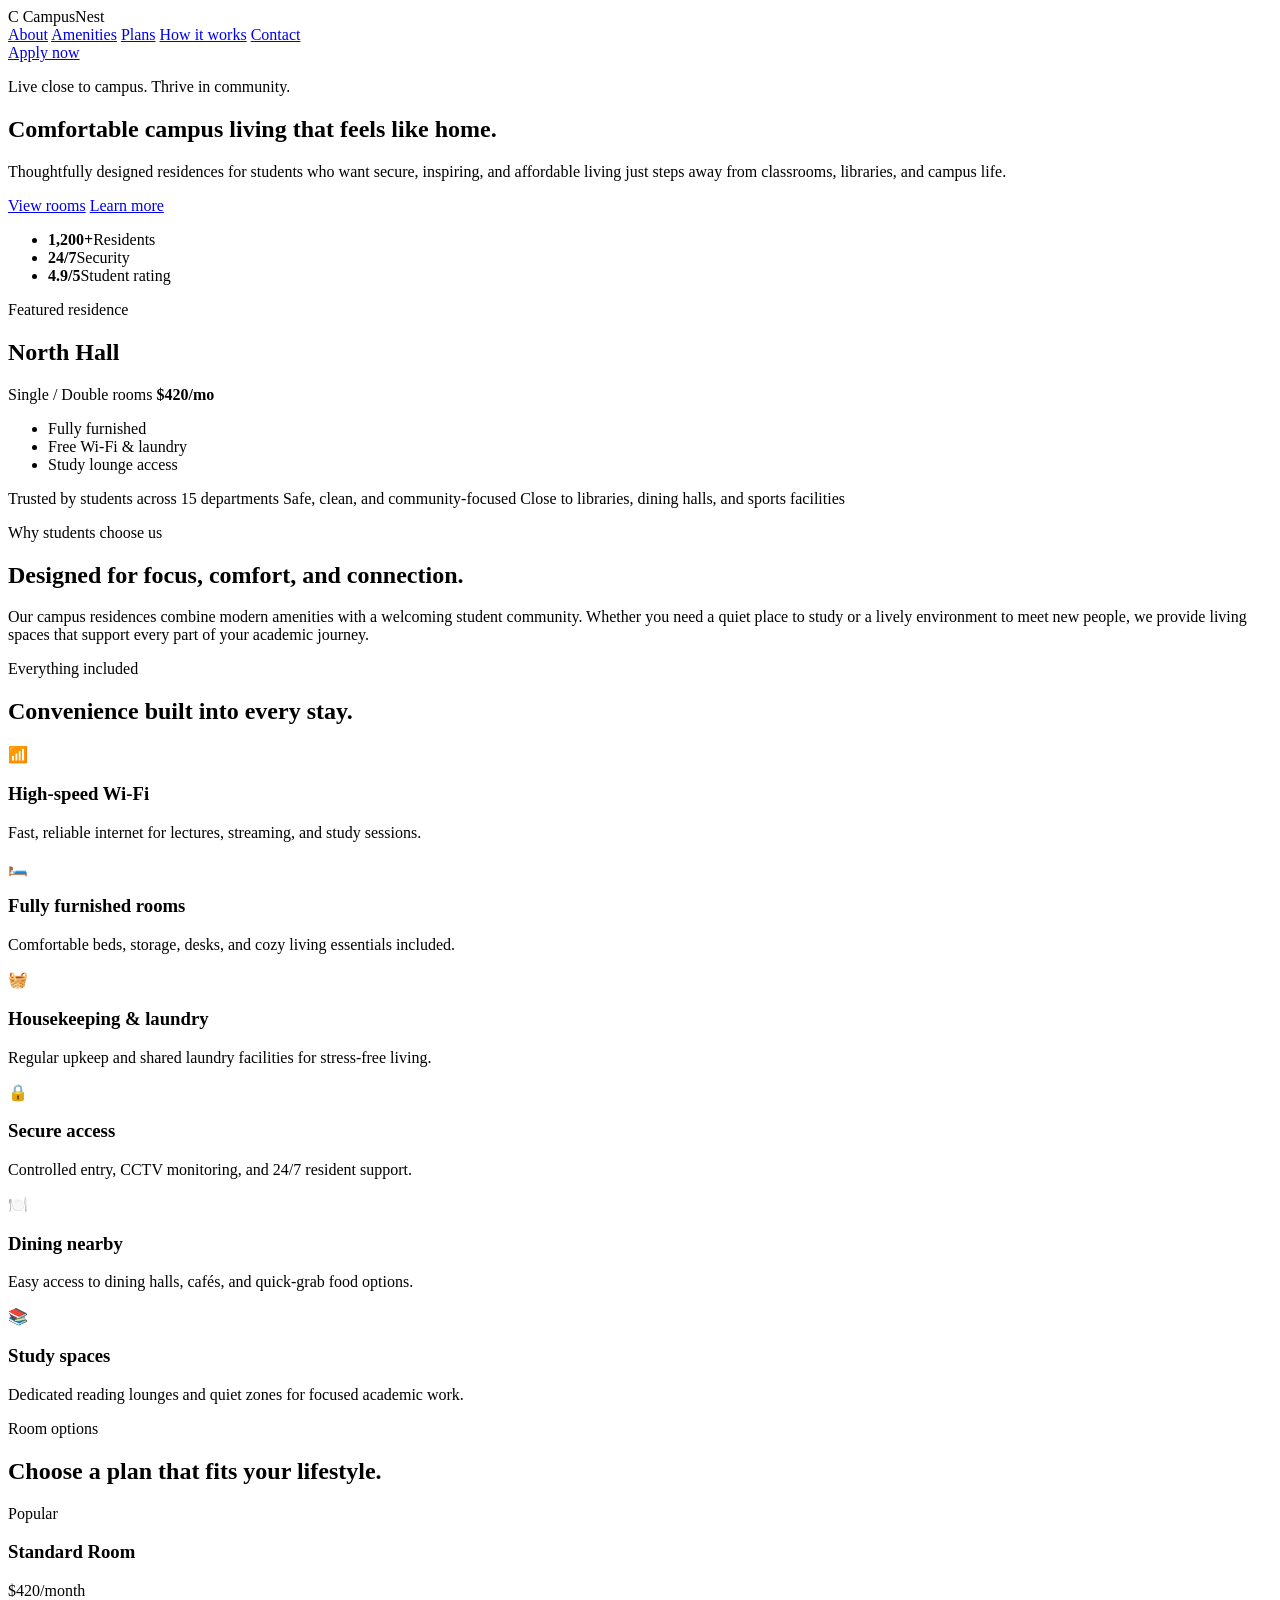
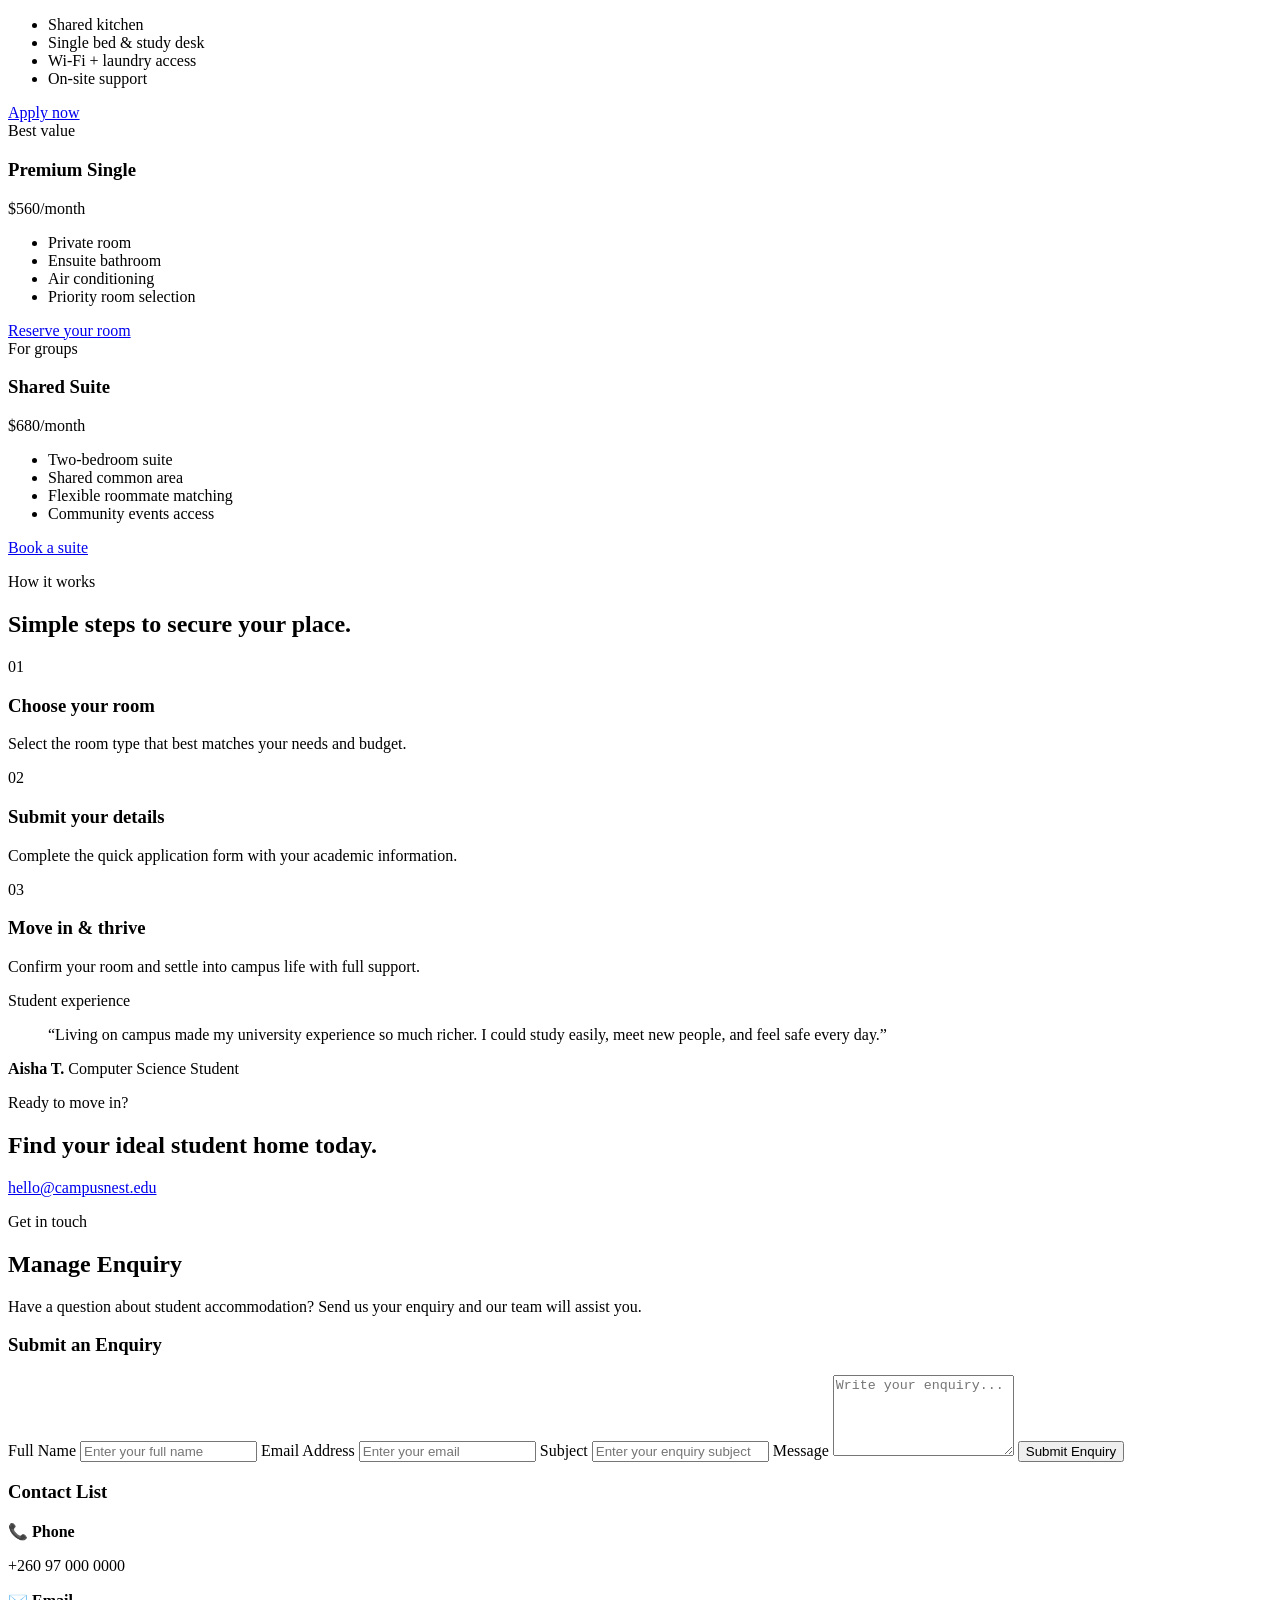
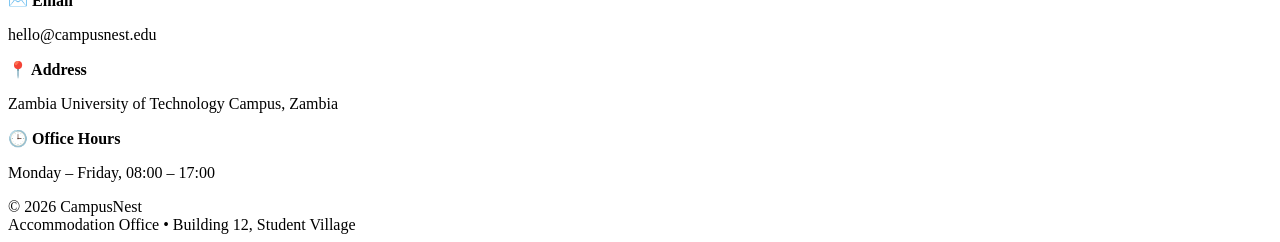
==== CampusNest Landing Page.HTML @ 5bc54378 "Add contact enquiry section" ====
<!DOCTYPE html>
<html lang="en">
  <head>
    <meta charset="UTF-8" />
    <meta name="viewport" content="width=device-width, initial-scale=1.0" />
    <title>CampusNest | On-Campus Living</title>
    <meta
      name="description"
      content="Discover comfortable, secure, and vibrant on-campus accommodation designed for students and young professionals."
    />
    <link rel="preconnect" href="https://fonts.googleapis.com" />
    <link rel="preconnect" href="https://fonts.gstatic.com" crossorigin />
    <link
      href="https://fonts.googleapis.com/css2?family=Inter:wght@400;500;600;700;800&display=swap"
      rel="stylesheet"
    />
    <link rel="stylesheet" href="styles.css" />
  </head>
  <body>
    <header class="site-header">
      <div class="container nav">
        <div class="brand">
          <span class="brand-mark">C</span>
          <span>CampusNest</span>
        </div>
        <nav class="nav-links">
          <a href="#about">About</a>
          <a href="#amenities">Amenities</a>
          <a href="#plans">Plans</a>
          <a href="#process">How it works</a>
          <a href="#contact">Contact</a>
        </nav>
        <a class="button button-small" href="#contact">Apply now</a>
      </div>
    </header>

    <main>
      <section class="hero">
        <div class="container hero-grid">
          <div class="hero-copy">
            <p class="eyebrow">Live close to campus. Thrive in community.</p>
            <h1>Comfortable campus living that feels like home.</h1>
            <p class="lead">
              Thoughtfully designed residences for students who want secure, inspiring,
              and affordable living just steps away from classrooms, libraries, and campus life.
            </p>
            <div class="hero-actions">
              <a class="button" href="#plans">View rooms</a>
              <a class="button button-secondary" href="#about">Learn more</a>
            </div>
            <ul class="stats" aria-label="Accommodation highlights">
              <li><strong>1,200+</strong><span>Residents</span></li>
              <li><strong>24/7</strong><span>Security</span></li>
              <li><strong>4.9/5</strong><span>Student rating</span></li>
            </ul>
          </div>

          <div class="hero-card" aria-label="Residence showcase">
            <div class="card-image"></div>
            <div class="card-content">
              <div class="card-tag">Featured residence</div>
              <h2>North Hall</h2>
              <div class="meta-row">
                <span>Single / Double rooms</span>
                <strong>$420/mo</strong>
              </div>
              <ul>
                <li>Fully furnished</li>
                <li>Free Wi‑Fi & laundry</li>
                <li>Study lounge access</li>
              </ul>
            </div>
          </div>
        </div>
      </section>

      <section class="trust-strip">
        <div class="container trust-grid">
          <span>Trusted by students across 15 departments</span>
          <span>Safe, clean, and community-focused</span>
          <span>Close to libraries, dining halls, and sports facilities</span>
        </div>
      </section>

      <section id="about" class="section">
        <div class="container section-grid">
          <div>
            <p class="eyebrow alt">Why students choose us</p>
            <h2>Designed for focus, comfort, and connection.</h2>
          </div>
          <div>
            <p>
              Our campus residences combine modern amenities with a welcoming student community.
              Whether you need a quiet place to study or a lively environment to meet new people,
              we provide living spaces that support every part of your academic journey.
            </p>
          </div>
        </div>
      </section>

      <section id="amenities" class="section muted">
        <div class="container">
          <div class="section-heading">
            <p class="eyebrow">Everything included</p>
            <h2>Convenience built into every stay.</h2>
          </div>

          <div class="amenities-grid">
            <article class="feature-card">
              <div class="icon">📶</div>
              <h3>High-speed Wi‑Fi</h3>
              <p>Fast, reliable internet for lectures, streaming, and study sessions.</p>
            </article>
            <article class="feature-card">
              <div class="icon">🛏️</div>
              <h3>Fully furnished rooms</h3>
              <p>Comfortable beds, storage, desks, and cozy living essentials included.</p>
            </article>
            <article class="feature-card">
              <div class="icon">🧺</div>
              <h3>Housekeeping & laundry</h3>
              <p>Regular upkeep and shared laundry facilities for stress-free living.</p>
            </article>
            <article class="feature-card">
              <div class="icon">🔒</div>
              <h3>Secure access</h3>
              <p>Controlled entry, CCTV monitoring, and 24/7 resident support.</p>
            </article>
            <article class="feature-card">
              <div class="icon">🍽️</div>
              <h3>Dining nearby</h3>
              <p>Easy access to dining halls, cafés, and quick-grab food options.</p>
            </article>
            <article class="feature-card">
              <div class="icon">📚</div>
              <h3>Study spaces</h3>
              <p>Dedicated reading lounges and quiet zones for focused academic work.</p>
            </article>
          </div>
        </div>
      </section>

      <section id="plans" class="section">
        <div class="container">
          <div class="section-heading center">
            <p class="eyebrow">Room options</p>
            <h2>Choose a plan that fits your lifestyle.</h2>
          </div>

          <div class="plans-grid">
            <article class="plan-card">
              <span class="badge">Popular</span>
              <h3>Standard Room</h3>
              <div class="price">$420<span>/month</span></div>
              <ul>
                <li>Shared kitchen</li>
                <li>Single bed & study desk</li>
                <li>Wi‑Fi + laundry access</li>
                <li>On-site support</li>
              </ul>
              <a class="button button-secondary full-width" href="#contact">Apply now</a>
            </article>

            <article class="plan-card featured-plan">
              <span class="badge">Best value</span>
              <h3>Premium Single</h3>
              <div class="price">$560<span>/month</span></div>
              <ul>
                <li>Private room</li>
                <li>Ensuite bathroom</li>
                <li>Air conditioning</li>
                <li>Priority room selection</li>
              </ul>
              <a class="button full-width" href="#contact">Reserve your room</a>
            </article>

            <article class="plan-card">
              <span class="badge">For groups</span>
              <h3>Shared Suite</h3>
              <div class="price">$680<span>/month</span></div>
              <ul>
                <li>Two-bedroom suite</li>
                <li>Shared common area</li>
                <li>Flexible roommate matching</li>
                <li>Community events access</li>
              </ul>
              <a class="button button-secondary full-width" href="#contact">Book a suite</a>
            </article>
          </div>
        </div>
      </section>

      <section id="process" class="section muted">
        <div class="container">
          <div class="section-heading center">
            <p class="eyebrow">How it works</p>
            <h2>Simple steps to secure your place.</h2>
          </div>

          <div class="steps-grid">
            <div class="step-item">
              <span class="step-number">01</span>
              <h3>Choose your room</h3>
              <p>Select the room type that best matches your needs and budget.</p>
            </div>
            <div class="step-item">
              <span class="step-number">02</span>
              <h3>Submit your details</h3>
              <p>Complete the quick application form with your academic information.</p>
            </div>
            <div class="step-item">
              <span class="step-number">03</span>
              <h3>Move in & thrive</h3>
              <p>Confirm your room and settle into campus life with full support.</p>
            </div>
          </div>
        </div>
      </section>

      <section class="section testimonial-section">
        <div class="container testimonial-box">
          <p class="eyebrow alt">Student experience</p>
          <blockquote>
            “Living on campus made my university experience so much richer. I could study easily,
            meet new people, and feel safe every day.”
          </blockquote>
          <div class="author">
            <strong>Aisha T.</strong>
            <span>Computer Science Student</span>
          </div>
        </div>
      </section>

      <section id="contact" class="cta-section">
        <div class="container cta-box">
          <div>
            <p class="eyebrow alt">Ready to move in?</p>
            <h2>Find your ideal student home today.</h2>
          </div>
          <a class="button" href="mailto:hello@campusnest.edu">hello@campusnest.edu</a>
        </div>
      </section>

      <!-- SCH-17: Manage Enquiry & Contact List -->
<section id="enquiries" class="section">
  <div class="container">

    <div class="section-heading center">
      <p class="eyebrow">Get in touch</p>
      <h2>Manage Enquiry</h2>
      <p>
        Have a question about student accommodation? Send us your enquiry
        and our team will assist you.
      </p>
    </div>

    <div class="contact-grid">

      <!-- Manage Enquiry -->
      <div class="contact-card">
        <h3>Submit an Enquiry</h3>

        <form>
          <label for="enquiry-name">Full Name</label>
          <input
            type="text"
            id="enquiry-name"
            name="name"
            placeholder="Enter your full name"
            required
          >

          <label for="enquiry-email">Email Address</label>
          <input
            type="email"
            id="enquiry-email"
            name="email"
            placeholder="Enter your email"
            required
          >

          <label for="enquiry-subject">Subject</label>
          <input
            type="text"
            id="enquiry-subject"
            name="subject"
            placeholder="Enter your enquiry subject"
            required
          >

          <label for="enquiry-message">Message</label>
          <textarea
            id="enquiry-message"
            name="message"
            rows="5"
            placeholder="Write your enquiry..."
            required
          ></textarea>

          <button type="submit" class="button">
            Submit Enquiry
          </button>
        </form>
      </div>

      <!-- Contact List -->
      <div class="contact-card">
        <h3>Contact List</h3>

        <div class="contact-item">
          <strong>📞 Phone</strong>
          <p>+260 97 000 0000</p>
        </div>

        <div class="contact-item">
          <strong>✉️ Email</strong>
          <p>hello@campusnest.edu</p>
        </div>

        <div class="contact-item">
          <strong>📍 Address</strong>
          <p>Zambia University of Technology Campus, Zambia</p>
        </div>

        <div class="contact-item">
          <strong>🕒 Office Hours</strong>
          <p>Monday – Friday, 08:00 – 17:00</p>
        </div>

      </div>

    </div>
  </div>
</section>
<!-- End SCH-17 -->
    </main>

    <footer class="site-footer">
      <div class="container footer-row">
        <div>© 2026 CampusNest</div>
        <div>Accommodation Office • Building 12, Student Village</div>
      </div>
    </footer>

    <script src="script.js"></script>
  </body>
</html>
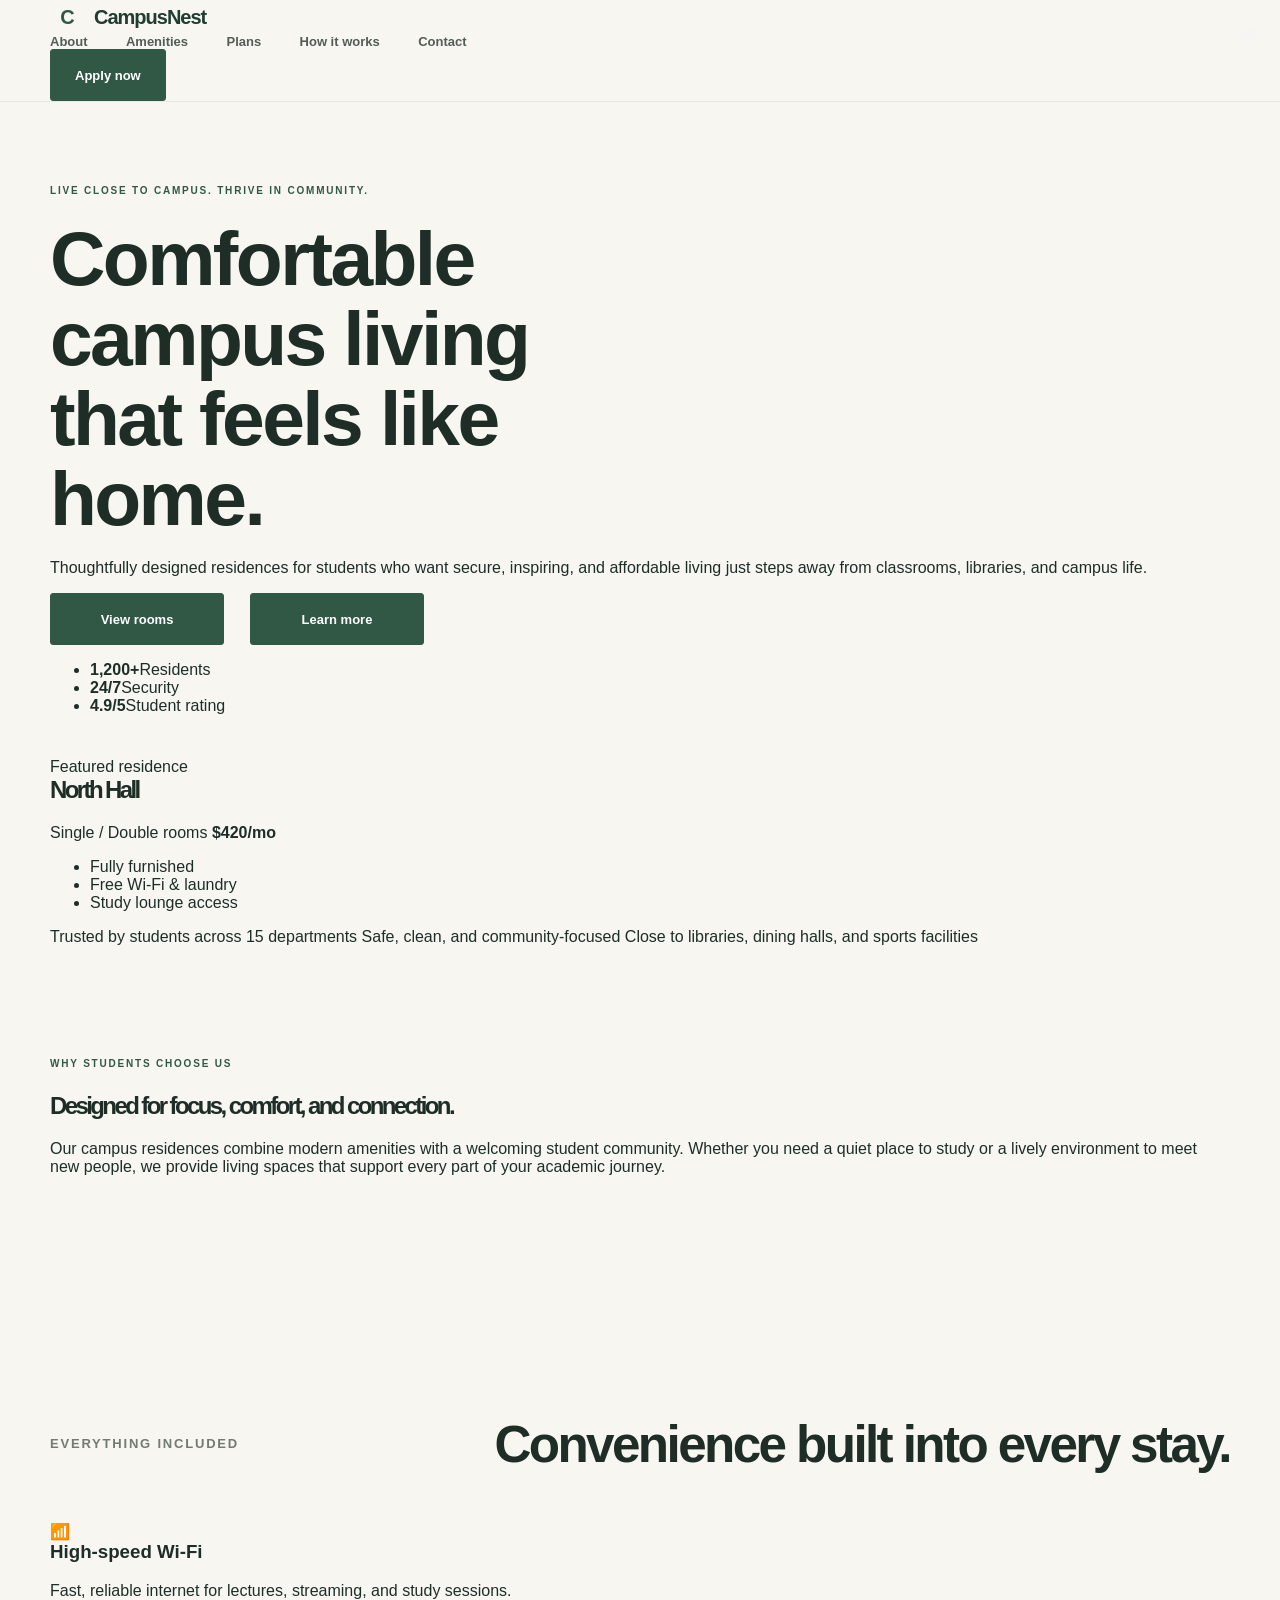
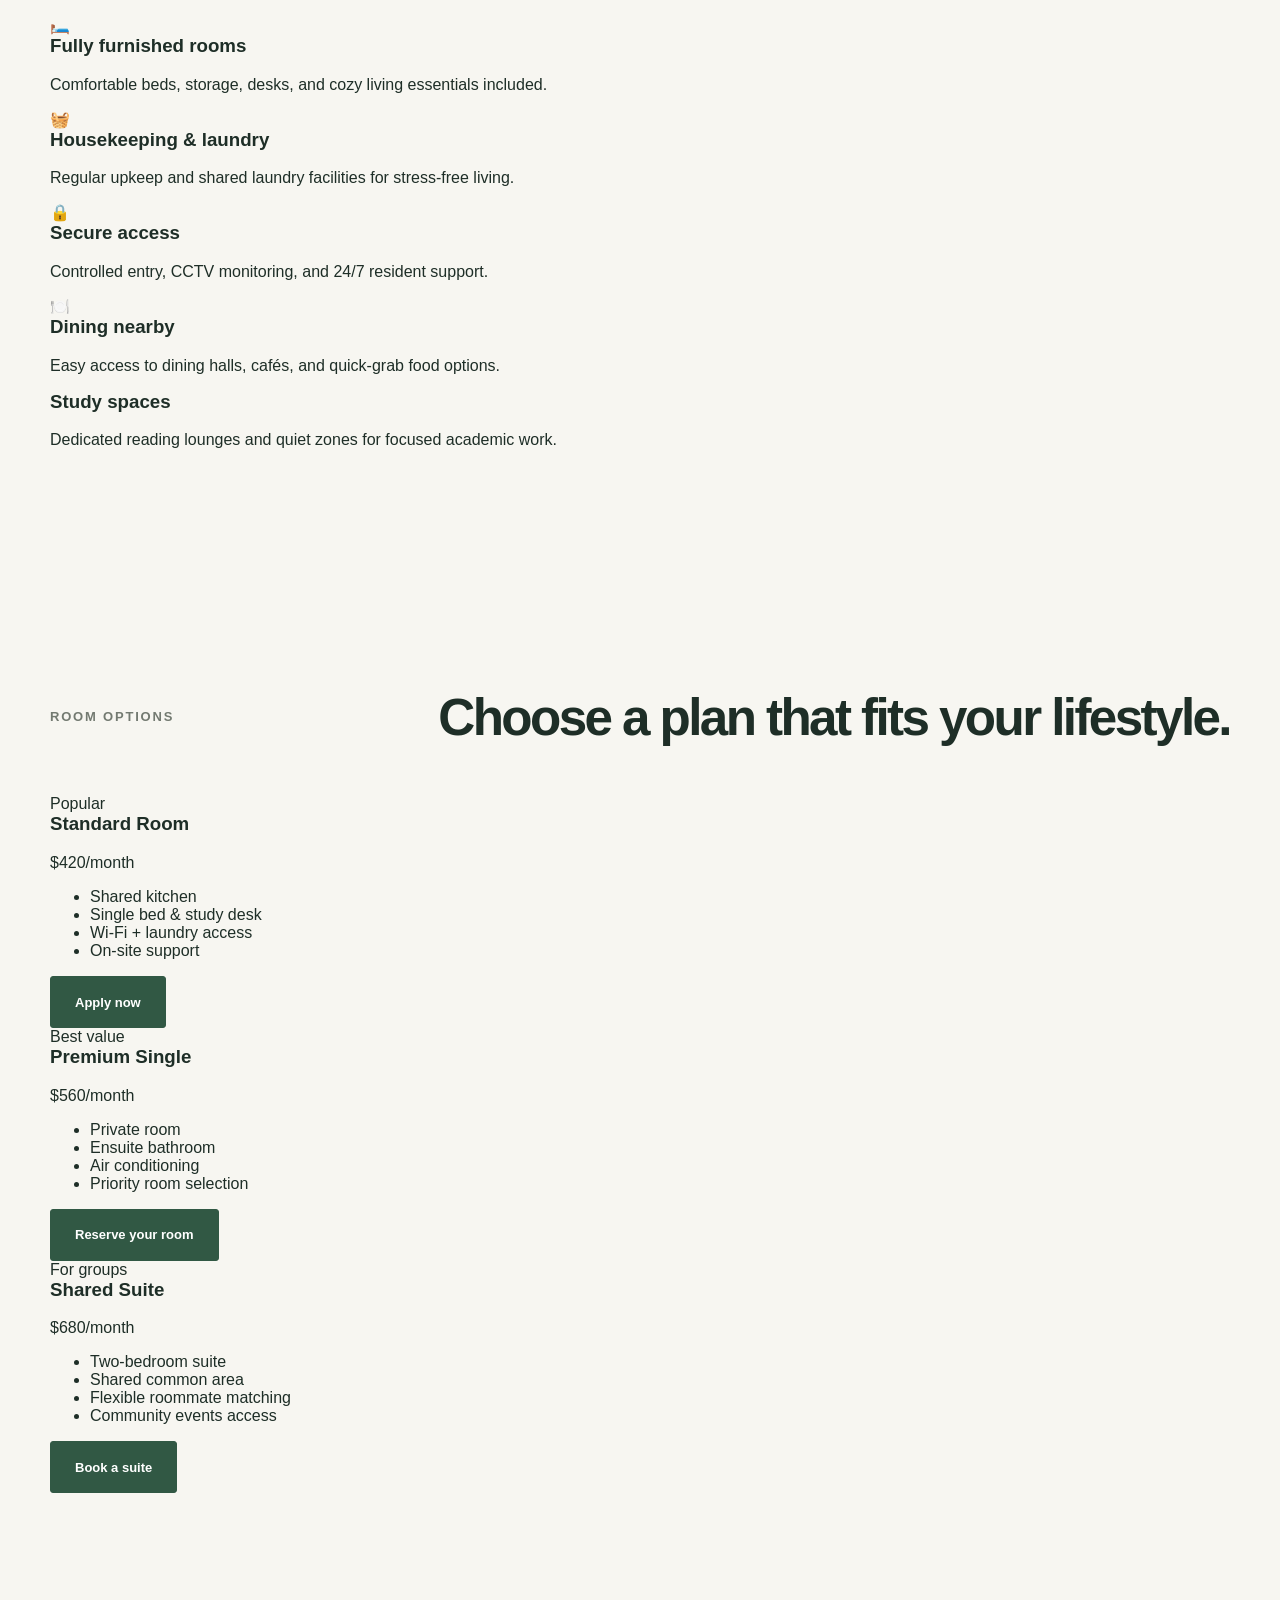
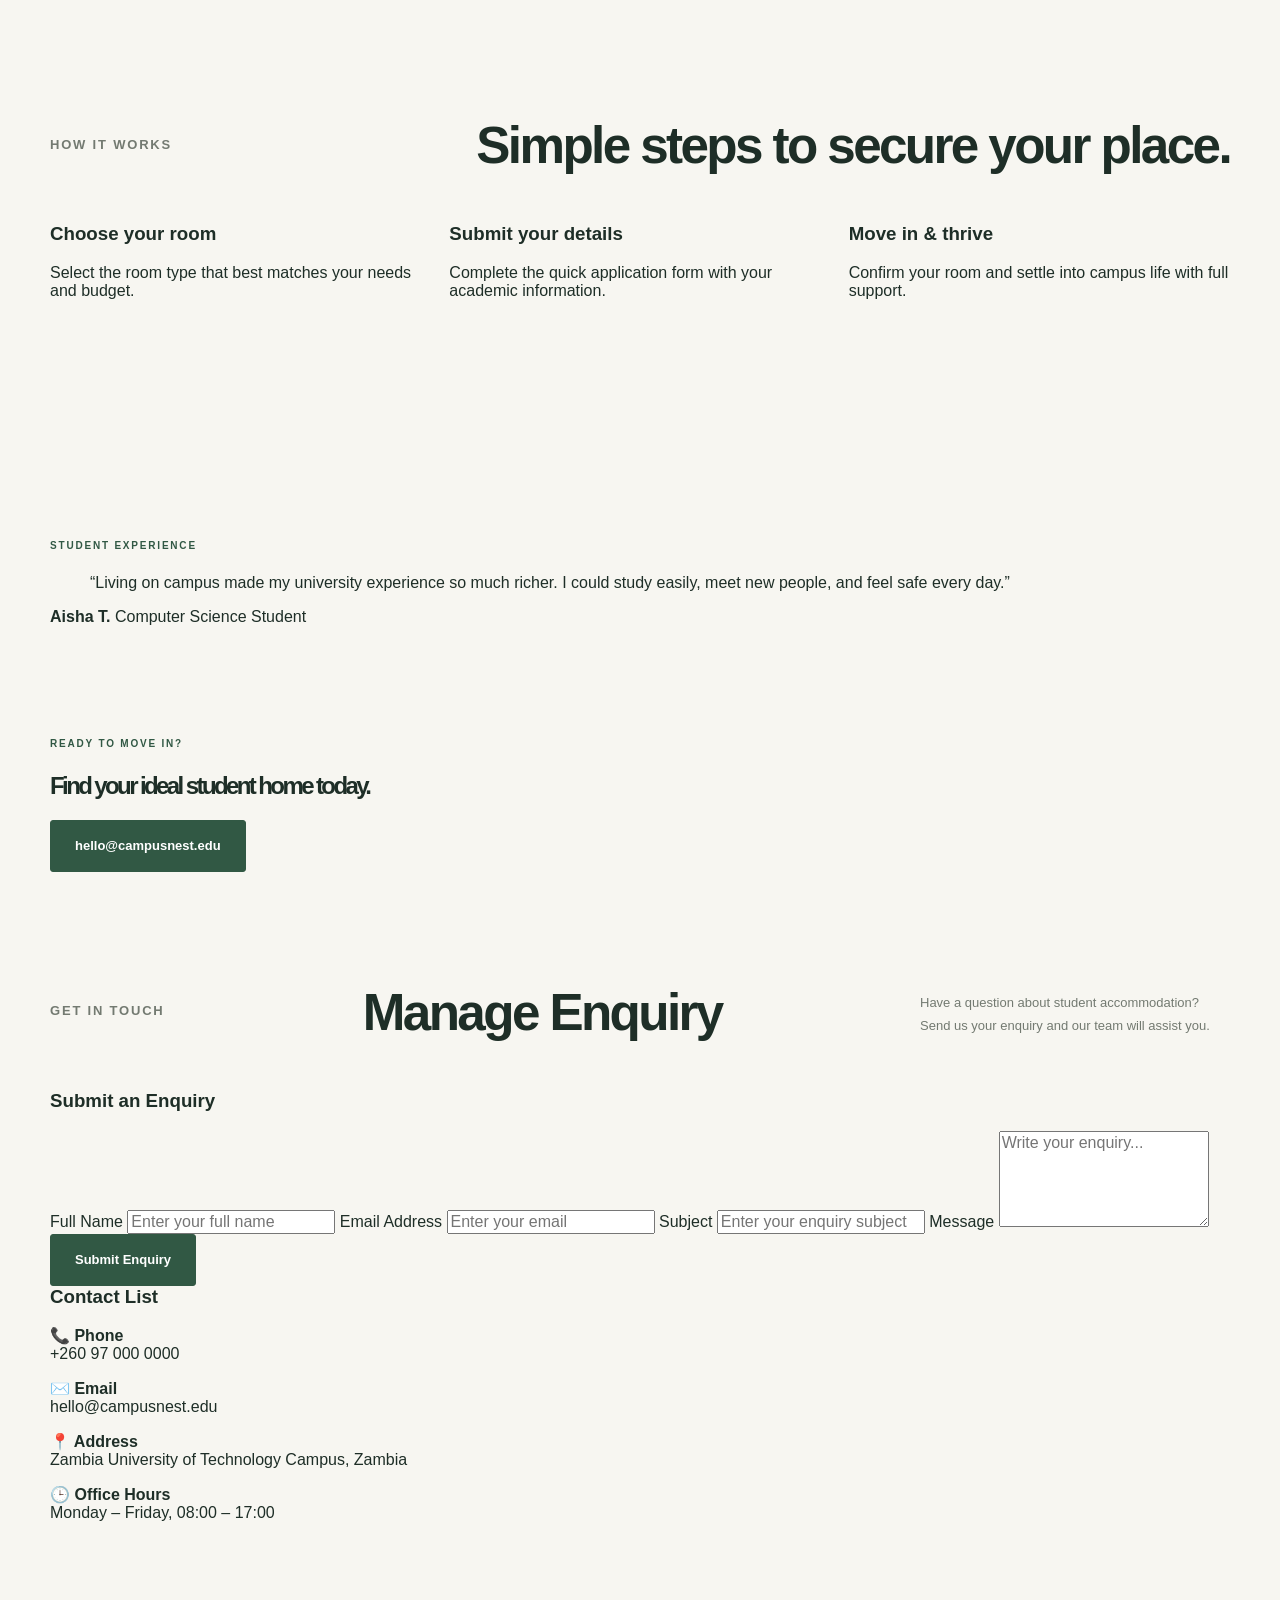
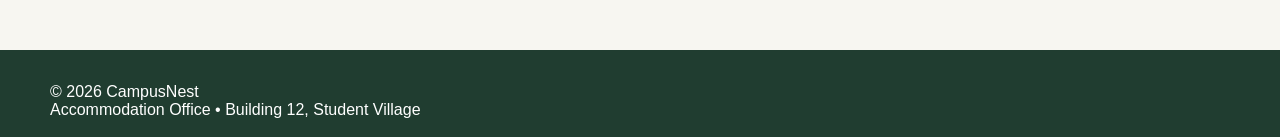
==== commit cb1023b3: "SCH-12design system" ====
--- a/CampusNest Landing Page.HTML
+++ b/CampusNest Landing Page.HTML
@@ -132,7 +132,7 @@
               <p>Easy access to dining halls, cafés, and quick-grab food options.</p>
             </article>
             <article class="feature-card">
-              <div class="icon">📚</div>
+              <div class="icon"></div>
               <h3>Study spaces</h3>
               <p>Dedicated reading lounges and quiet zones for focused academic work.</p>
             </article>
--- a/styles.css
+++ b/styles.css
@@ -0,0 +1,294 @@
+:root {
+  color-scheme: light;
+  --paper: #f7f6f1;
+  --white: #fffefa;
+  --ink: #1e2e27;
+  --muted: #737a71;
+  --green: #315844;
+  --green-dark: #203d30;
+  --green-soft: #e5ebe2;
+  --orange: #df835f;
+  --line: #dedfd7;
+  --serif: Georgia, "Times New Roman", serif;
+  --sans: "DM Sans", sans-serif;
+  --display: "Manrope", sans-serif;
+}
+
+* { box-sizing: border-box; }
+html { scroll-behavior: smooth; scroll-padding-top: 88px; }
+body { margin: 0; background: var(--paper); color: var(--ink); font-family: var(--sans); -webkit-font-smoothing: antialiased; }
+img { display: block; max-width: 100%; }
+a { color: inherit; text-decoration: none; }
+button, input, select, textarea { font: inherit; }
+button, a { -webkit-tap-highlight-color: transparent; }
+::selection { background: #d7e2d5; color: var(--green-dark); }
+
+.container { width: min(1180px, calc(100% - 64px)); margin-inline: auto; }
+.skip-link { position: fixed; z-index: 20; top: 12px; left: 12px; transform: translateY(-160%); padding: 12px 16px; background: var(--green-dark); color: white; border-radius: 4px; }
+.skip-link:focus { transform: translateY(0); }
+
+.site-header { position: sticky; z-index: 10; top: 0; background: rgb(247 246 241 / 92%); border-bottom: 1px solid rgb(30 46 39 / 7%); backdrop-filter: blur(14px); }
+.header-inner { min-height: 82px; display: flex; align-items: center; justify-content: space-between; gap: 34px; }
+.brand { display: inline-flex; align-items: center; gap: 10px; color: var(--green-dark); font-family: var(--display); font-size: 20px; font-weight: 800; letter-spacing: -1px; white-space: nowrap; }
+.brand-mark { display: grid; width: 34px; height: 34px; place-items: center; color: var(--green); }
+.brand-mark svg { width: 100%; stroke: currentColor; stroke-width: 1.7; stroke-linecap: round; stroke-linejoin: round; }
+.brand-light { color: #829186; font-weight: 500; }
+.nav-links { display: flex; align-items: center; gap: clamp(20px, 3vw, 42px); margin-left: auto; }
+.nav-links a { color: #535d55; font-size: 13px; font-weight: 600; transition: color .2s ease; }
+.nav-links a:hover, .nav-links a:focus-visible { color: var(--orange); }
+.button { min-height: 52px; display: inline-flex; align-items: center; justify-content: center; gap: 22px; padding: 0 24px; border: 1px solid var(--green); border-radius: 3px; background: var(--green); color: white; font-size: 13px; font-weight: 700; transition: background .2s ease, transform .2s ease, border-color .2s ease; }
+.button:hover { transform: translateY(-2px); background: var(--green-dark); border-color: var(--green-dark); }
+.button:focus-visible, .text-link:focus-visible, .room-link:focus-visible, .footer-top-link:focus-visible { outline: 3px solid var(--orange); outline-offset: 4px; }
+.button-nav { min-height: 42px; padding-inline: 17px; font-size: 12px; gap: 12px; }
+.menu-toggle { display: none; }
+
+.hero { padding: 68px 0 0; }
+.hero-layout { display: grid; grid-template-columns: .9fr 1.1fr; align-items: center; gap: clamp(40px, 7vw, 100px); }
+.hero-copy { padding: 15px 0 27px; }
+.eyebrow { display: flex; align-items: center; gap: 9px; margin: 0 0 23px; color: var(--green); font-size: 10px; font-weight: 700; letter-spacing: 1.8px; text-transform: uppercase; }
+.eyebrow-dot { width: 7px; height: 7px; border-radius: 50%; background: var(--orange); }
+h1, h2, h3, p { margin-top: 0; }
+h1, h2 { font-family: var(--display); letter-spacing: -2.6px; }
+.hero h1 { max-width: 530px; margin-bottom: 21px; font-size: clamp(48px, 6vw, 78px); line-height: 1.04; font-weight: 600; }
+.hero h1 span, .intro h2 span, .section-heading h2 span, .steps h2 span, .contact h2 span { color: var(--green); font-family: var(--serif); font-weight: 400; font-style: italic; letter-spacing: -3px; }
+.hero-description { max-width: 430px; margin-bottom: 29px; color: #687068; font-size: 15px; line-height: 1.8; }
+.hero-actions { display: flex; align-items: center; gap: 26px; }
+.hero-actions .button { min-width: 174px; }
+.text-link { display: inline-flex; align-items: center; gap: 11px; color: var(--green); font-size: 12px; font-weight: 700; }
+.text-link span { font-size: 15px; transition: transform .2s ease; }
+.text-link:hover span { transform: translate(3px, -2px); }
+.hero-note { display: flex; align-items: center; gap: 14px; margin-top: 51px; }
+.avatar-stack { display: flex; padding-left: 4px; }
+.avatar-stack span { display: grid; width: 31px; height: 31px; margin-left: -5px; place-items: center; border: 2px solid var(--paper); border-radius: 50%; background: #c7a48e; color: white; font-size: 10px; font-weight: 700; }
+.avatar-stack span:nth-child(2) { background: #71816a; }
+.avatar-stack span:nth-child(3) { background: #d08a67; }
+.avatar-stack span:nth-child(4) { background: #e7e9e0; color: var(--green); }
+.hero-note p { margin: 0; color: var(--muted); font-size: 11px; line-height: 1.6; }
+.hero-note strong { color: var(--ink); font-size: 12px; }
+.hero-visual { position: relative; min-width: 0; padding: 0 0 37px 25px; }
+.hero-image { width: 100%; height: clamp(390px, 46vw, 545px); object-fit: cover; object-position: center; border-radius: 2px; }
+.hero-visual::before { position: absolute; z-index: -1; top: -22px; right: -22px; width: 45%; height: 46%; border-top: 1px solid #c5cec4; border-right: 1px solid #c5cec4; content: ""; }
+.image-caption { position: absolute; right: 17px; bottom: 54px; display: flex; align-items: center; gap: 12px; padding: 13px 18px; background: var(--white); color: #768078; font-size: 10px; line-height: 1.6; box-shadow: 0 9px 28px rgb(28 45 35 / 10%); }
+.image-caption strong { color: var(--ink); font-size: 11px; }
+.caption-icon { color: var(--orange); font-size: 23px; }
+.floating-card { position: absolute; left: -18px; bottom: 91px; width: 178px; padding: 18px; background: var(--green-dark); color: white; box-shadow: 0 14px 36px rgb(30 46 39 / 18%); }
+.floating-icon { display: grid; width: 30px; height: 30px; margin-bottom: 18px; place-items: center; border: 1px solid rgb(255 255 255 / 28%); border-radius: 50%; color: #d5b394; font-size: 18px; }
+.floating-label, .floating-meta { display: block; color: #bdc9bd; font-size: 9px; }
+.floating-card strong { display: block; margin: 4px 0 9px; font-family: var(--display); font-size: 18px; }
+.hero-scribble { position: absolute; right: -28px; bottom: 4px; color: var(--orange); font-family: var(--serif); font-size: 14px; font-style: italic; transform: rotate(-8deg); }
+.hero-bottom { display: flex; align-items: center; gap: 18px; padding: 22px 0; color: #858b82; font-size: 9px; font-weight: 700; letter-spacing: 1.5px; text-transform: uppercase; }
+.hero-bottom-line { flex: 1; height: 1px; background: var(--line); }
+.hero-bottom a { display: grid; width: 29px; height: 29px; place-items: center; border: 1px solid var(--line); border-radius: 50%; color: var(--green); font-size: 16px; }
+
+.section { padding: 112px 0; }
+.intro { background: var(--white); }
+.intro-grid { display: grid; grid-template-columns: 1fr .72fr; align-items: end; gap: 60px; }
+.intro h2, .section-heading h2, .steps h2, .contact h2 { margin: 0; font-size: clamp(38px, 4vw, 54px); line-height: 1.15; font-weight: 600; }
+.intro .eyebrow, .section-heading .eyebrow, .steps .eyebrow, .contact .eyebrow { margin-bottom: 20px; }
+.intro-copy { padding-bottom: 4px; }
+.intro-copy p { margin-bottom: 23px; color: #687068; font-size: 14px; line-height: 1.9; }
+.text-link-dark { color: var(--ink); }
+.values-row { display: grid; grid-template-columns: repeat(3, 1fr); gap: 30px; margin-top: 69px; padding-top: 27px; border-top: 1px solid var(--line); }
+.value-item { display: flex; align-items: flex-start; gap: 17px; }
+.value-number { padding-top: 3px; color: var(--orange); font-family: var(--serif); font-size: 14px; font-style: italic; }
+.value-item strong, .value-item small { display: block; }
+.value-item strong { margin-bottom: 6px; font-size: 12px; }
+.value-item small { color: var(--muted); font-size: 11px; }
+
+.rooms { background: #f0f0e9; }
+.section-heading { display: flex; align-items: end; justify-content: space-between; gap: 30px; margin-bottom: 47px; }
+.section-heading > p { max-width: 310px; margin: 0 0 5px; color: var(--muted); font-size: 13px; line-height: 1.8; }
+.room-grid { display: grid; grid-template-columns: repeat(3, minmax(0, 1fr)); gap: 22px; }
+.room-card { min-width: 0; padding: 12px 12px 17px; background: var(--white); }
+.room-card-featured { background: var(--green-dark); color: white; }
+.room-photo { position: relative; height: 225px; overflow: hidden; background-color: #d5d6ce; background-position: center; background-size: cover; }
+.room-photo::after { position: absolute; inset: 45% 0 0; background: linear-gradient(transparent, rgb(20 30 25 / 35%)); content: ""; }
+.room-photo-standard { background-image: url("https://images.unsplash.com/photo-1616486338812-3dadae4b4ace?auto=format&fit=crop&w=900&q=80"); }
+.room-photo-premium { background-image: url("https://images.unsplash.com/photo-1615874694520-474822394e73?auto=format&fit=crop&w=900&q=80"); }
+.room-photo-suite { background-image: url("https://images.unsplash.com/photo-1600210491892-03d54c0aaf87?auto=format&fit=crop&w=900&q=80"); }
+.room-tag, .room-index { position: absolute; z-index: 1; bottom: 13px; color: white; font-size: 9px; font-weight: 600; letter-spacing: .4px; }
+.room-tag { left: 14px; }
+.room-index { right: 14px; }
+.room-info { display: flex; align-items: flex-start; justify-content: space-between; gap: 8px; padding: 20px 9px 13px; }
+.room-info h3 { margin-bottom: 6px; font-family: var(--display); font-size: 16px; letter-spacing: -.4px; }
+.room-info p { margin: 0; color: #7c827a; font-size: 10px; line-height: 1.6; }
+.room-card-featured .room-info p { color: #bdc9bd; }
+.room-price { flex: 0 0 auto; text-align: right; }
+.room-price strong { display: block; font-family: var(--display); font-size: 17px; }
+.room-price span { color: #879087; font-size: 9px; }
+.room-card-featured .room-price span { color: #bdc9bd; }
+.room-details { display: flex; flex-wrap: wrap; gap: 7px; margin: 0 9px; padding: 0 0 15px; list-style: none; }
+.room-details li { padding: 6px 8px; background: #f2f2ec; color: #657066; font-size: 9px; }
+.room-card-featured .room-details li { background: #344f40; color: #e3e9df; }
+.room-link { display: flex; justify-content: space-between; margin: 0 9px; padding-top: 14px; border-top: 1px solid rgb(60 76 63 / 13%); color: var(--green); font-size: 10px; font-weight: 700; }
+.room-card-featured .room-link { border-color: rgb(255 255 255 / 17%); color: #f4d5c4; }
+.room-disclaimer { margin: 20px 0 0; color: #838980; font-size: 10px; text-align: right; }
+
+.amenities { overflow: hidden; background: var(--green-dark); color: white; }
+.amenities-layout { display: grid; grid-template-columns: .8fr 1.2fr; gap: clamp(55px, 10vw, 145px); }
+.eyebrow-light { color: #cad6c8; }
+.amenities h2 { margin-bottom: 20px; font-size: clamp(38px, 4vw, 52px); line-height: 1.16; font-weight: 500; }
+.amenities h2 span { color: #e0a489; font-family: var(--serif); font-style: italic; font-weight: 400; }
+.amenities-copy > p:not(.eyebrow) { max-width: 320px; margin-bottom: 30px; color: #c0ccc0; font-size: 13px; line-height: 1.85; }
+.button-light { min-height: 46px; background: transparent; border-color: rgb(255 255 255 / 38%); font-size: 11px; }
+.button-light:hover { background: white; color: var(--green-dark); border-color: white; }
+.amenity-list { border-top: 1px solid rgb(255 255 255 / 22%); }
+.amenity-item { display: grid; grid-template-columns: 39px 1fr 20px; align-items: center; gap: 15px; padding: 18px 0; border-bottom: 1px solid rgb(255 255 255 / 22%); }
+.amenity-icon { display: grid; width: 37px; height: 37px; place-items: center; border: 1px solid rgb(255 255 255 / 27%); border-radius: 50%; color: #e3a98d; font-family: var(--serif); font-size: 19px; }
+.amenity-item h3 { margin: 0 0 4px; font-size: 12px; }
+.amenity-item p { margin: 0; color: #b9c7b9; font-size: 10px; }
+.amenity-arrow { color: #d5a48a; font-size: 15px; }
+
+.steps { background: var(--white); }
+.steps-heading { margin-bottom: 50px; }
+.steps-grid { display: grid; grid-template-columns: repeat(3, 1fr); gap: 18px; }
+.step-card { position: relative; min-height: 211px; padding: 26px; border: 1px solid var(--line); }
+.step-number { position: absolute; top: 25px; right: 25px; color: #aab2a8; font-family: var(--serif); font-size: 13px; font-style: italic; }
+.step-icon { display: grid; width: 40px; height: 40px; margin-bottom: 29px; place-items: center; border-radius: 50%; background: var(--green-soft); color: var(--green); font-size: 19px; }
+.step-card h3 { margin-bottom: 9px; font-family: var(--display); font-size: 15px; letter-spacing: -.3px; }
+.step-card p { max-width: 245px; margin: 0; color: var(--muted); font-size: 11px; line-height: 1.7; }
+
+.quote-section { padding: 73px 0; background: #e9ece4; }
+.quote-inner { position: relative; max-width: 780px; text-align: center; }
+.quote-mark { color: var(--orange); font-family: var(--serif); font-size: 60px; line-height: .8; }
+.quote-inner blockquote { margin: 15px auto 24px; font-family: var(--serif); font-size: clamp(22px, 3vw, 31px); font-style: italic; line-height: 1.5; }
+.quote-author { display: inline-flex; align-items: center; gap: 10px; text-align: left; }
+.author-avatar { display: grid; width: 34px; height: 34px; place-items: center; border-radius: 50%; background: #d49a7e; color: white; font-family: var(--serif); }
+.quote-author strong, .quote-author small { display: block; }
+.quote-author strong { font-size: 10px; }
+.quote-author small { margin-top: 3px; color: var(--muted); font-size: 9px; }
+.quote-decoration { position: absolute; top: 25px; right: 0; color: #c4cec0; font-size: 43px; }
+
+.contact { background: #f1f0e9; }
+.contact-layout { display: grid; grid-template-columns: .82fr 1fr; align-items: start; gap: clamp(50px, 10vw, 140px); }
+.contact-copy { padding-top: 20px; }
+.contact h2 { margin-bottom: 21px; }
+.contact-copy > p:not(.eyebrow):not(.office-hours) { max-width: 350px; color: #697168; font-size: 13px; line-height: 1.8; }
+.contact-details { display: grid; gap: 12px; margin-top: 30px; }
+.contact-details a, .contact-details p { display: flex; align-items: center; gap: 11px; margin: 0; color: var(--ink); font-size: 11px; font-weight: 600; }
+.contact-details a:hover { color: var(--green); }
+.contact-details span { width: 18px; color: var(--orange); text-align: center; font-size: 15px; }
+.office-hours { margin-top: 28px; padding-top: 20px; border-top: 1px solid var(--line); color: #737a71; font-size: 10px; line-height: 1.8; }
+.contact-form-wrap { padding: 37px; background: var(--white); box-shadow: 0 18px 55px rgb(37 51 39 / 6%); }
+.form-kicker { margin-bottom: 9px; color: var(--orange); font-size: 9px; font-weight: 700; letter-spacing: 1.6px; text-transform: uppercase; }
+.enquiry-form h3 { margin-bottom: 26px; font-family: var(--display); font-size: 22px; letter-spacing: -.7px; }
+.enquiry-form label { display: block; margin: 17px 0 7px; color: #3e4b40; font-size: 10px; font-weight: 700; }
+.enquiry-form label span { color: #939990; font-weight: 400; }
+.enquiry-form input, .enquiry-form select, .enquiry-form textarea { width: 100%; padding: 12px 13px; border: 1px solid #e1e3db; border-radius: 2px; background: #fffefa; color: var(--ink); font-size: 11px; outline: none; transition: border-color .2s ease, box-shadow .2s ease; }
+.enquiry-form input::placeholder, .enquiry-form textarea::placeholder { color: #9da39a; }
+.enquiry-form input:focus, .enquiry-form select:focus, .enquiry-form textarea:focus { border-color: var(--green); box-shadow: 0 0 0 3px rgb(49 88 68 / 11%); }
+.enquiry-form select { color: #747c72; }
+.enquiry-form textarea { min-height: 86px; resize: vertical; }
+.form-submit { width: 100%; min-height: 49px; margin-top: 21px; }
+.form-note, .form-status { margin: 12px 0 0; color: #7c847b; font-size: 9px; line-height: 1.6; text-align: center; }
+.form-status:empty { display: none; }
+.form-status:not(:empty) { color: var(--green); font-weight: 600; }
+
+.site-footer { padding: 33px 0 18px; background: var(--green-dark); color: white; }
+.footer-top { display: flex; align-items: center; justify-content: space-between; gap: 20px; padding-bottom: 27px; }
+.brand-footer { color: white; font-size: 18px; }
+.brand-footer .brand-mark { color: #c5d2c2; }
+.brand-footer .brand-light { color: #a7b5a7; }
+.footer-top > p { margin: 0; color: #bbc8bb; font-family: var(--serif); font-size: 14px; font-style: italic; }
+.footer-top-link { color: #e8b198; font-size: 10px; font-weight: 600; }
+.footer-bottom { display: flex; justify-content: space-between; gap: 20px; padding-top: 17px; border-top: 1px solid rgb(255 255 255 / 17%); color: #afbeaf; font-size: 9px; }
+
+@media (max-width: 900px) {
+  .container { width: min(100% - 44px, 700px); }
+  .header-inner { min-height: 72px; gap: 16px; }
+  .nav-links { gap: 18px; }
+  .nav-links a { font-size: 11px; }
+  .brand { font-size: 18px; }
+  .button-nav { padding-inline: 12px; font-size: 10px; }
+  .hero { padding-top: 52px; }
+  .hero-layout { grid-template-columns: .9fr 1.1fr; gap: 35px; }
+  .hero h1 { font-size: clamp(45px, 7vw, 62px); }
+  .hero-visual { padding-left: 13px; }
+  .hero-image { height: 430px; }
+  .floating-card { left: -8px; width: 156px; padding: 14px; }
+  .section { padding: 88px 0; }
+  .room-grid { gap: 12px; }
+  .room-photo { height: 180px; }
+  .room-info { flex-direction: column; }
+  .room-price { text-align: left; }
+  .amenities-layout { gap: 50px; }
+  .contact-layout { gap: 48px; }
+  .contact-form-wrap { padding: 28px; }
+}
+
+@media (max-width: 680px) {
+  html { scroll-padding-top: 72px; }
+  .container { width: calc(100% - 40px); }
+  .header-inner { min-height: 68px; }
+  .menu-toggle { display: flex; width: 40px; height: 40px; margin-left: auto; flex-direction: column; align-items: center; justify-content: center; gap: 6px; border: 1px solid var(--line); border-radius: 50%; background: transparent; cursor: pointer; }
+  .menu-toggle span { width: 15px; height: 1px; background: var(--green-dark); transition: transform .2s ease; }
+  .menu-toggle[aria-expanded="true"] span:first-child { transform: translateY(3.5px) rotate(45deg); }
+  .menu-toggle[aria-expanded="true"] span:last-child { transform: translateY(-3.5px) rotate(-45deg); }
+  .nav-links { position: absolute; top: 67px; right: 0; left: 0; display: none; align-items: stretch; gap: 0; padding: 8px 20px 16px; border-bottom: 1px solid var(--line); background: var(--paper); }
+  .nav-links.is-open { display: flex; flex-direction: column; }
+  .nav-links a { padding: 14px 0; border-bottom: 1px solid rgb(30 46 39 / 8%); font-size: 13px; }
+  .button-nav { min-height: 39px; padding-inline: 12px; gap: 7px; font-size: 10px; }
+  .brand { gap: 6px; font-size: 17px; }
+  .brand-mark { width: 29px; height: 29px; }
+  .hero { padding-top: 37px; }
+  .hero-layout { grid-template-columns: 1fr; gap: 37px; }
+  .hero-copy { padding: 0; }
+  .eyebrow { margin-bottom: 18px; font-size: 9px; }
+  .hero h1 { max-width: 420px; margin-bottom: 17px; font-size: clamp(47px, 12vw, 67px); letter-spacing: -2.5px; }
+  .hero-description { max-width: 410px; margin-bottom: 22px; font-size: 13px; }
+  .hero-actions { gap: 18px; }
+  .hero-actions .button { min-width: auto; min-height: 48px; padding-inline: 17px; gap: 13px; font-size: 11px; }
+  .hero-actions .text-link { font-size: 10px; }
+  .hero-note { margin-top: 27px; }
+  .hero-visual { padding: 0 0 30px 10px; }
+  .hero-image { height: min(111vw, 470px); }
+  .hero-visual::before { top: -11px; right: -8px; }
+  .floating-card { bottom: 68px; left: -2px; width: 140px; padding: 13px; }
+  .floating-icon { width: 25px; height: 25px; margin-bottom: 12px; font-size: 15px; }
+  .floating-card strong { font-size: 16px; }
+  .image-caption { right: 7px; bottom: 42px; padding: 10px 12px; font-size: 9px; }
+  .image-caption strong { font-size: 10px; }
+  .hero-scribble { right: 0; bottom: 0; font-size: 12px; }
+  .hero-bottom { gap: 10px; font-size: 7px; letter-spacing: .8px; }
+  .hero-bottom a { flex: 0 0 27px; width: 27px; height: 27px; }
+  .section { padding: 70px 0; }
+  .intro-grid { grid-template-columns: 1fr; gap: 24px; }
+  .intro h2, .section-heading h2, .steps h2, .contact h2 { font-size: 40px; letter-spacing: -2px; }
+  .intro h2 span, .section-heading h2 span, .steps h2 span, .contact h2 span { letter-spacing: -2px; }
+  .intro-copy p { font-size: 13px; }
+  .values-row { grid-template-columns: 1fr; gap: 18px; margin-top: 38px; padding-top: 23px; }
+  .value-item { gap: 14px; }
+  .section-heading { display: block; margin-bottom: 31px; }
+  .section-heading > p { margin-top: 17px; font-size: 12px; }
+  .room-grid { grid-template-columns: 1fr; gap: 17px; }
+  .room-card { padding: 10px 10px 15px; }
+  .room-photo { height: min(63vw, 290px); }
+  .room-info { flex-direction: row; padding-top: 17px; }
+  .room-price { text-align: right; }
+  .room-disclaimer { text-align: left; line-height: 1.6; }
+  .amenities-layout { grid-template-columns: 1fr; gap: 38px; }
+  .amenities h2 { font-size: 42px; }
+  .amenities-copy > p:not(.eyebrow) { font-size: 12px; }
+  .amenity-item { grid-template-columns: 35px 1fr 16px; gap: 12px; padding: 15px 0; }
+  .amenity-icon { width: 33px; height: 33px; }
+  .amenity-item h3 { font-size: 11px; }
+  .amenity-item p { font-size: 9px; }
+  .steps-heading { margin-bottom: 30px; }
+  .steps-grid { grid-template-columns: 1fr; gap: 12px; }
+  .step-card { min-height: 180px; padding: 22px; }
+  .step-icon { margin-bottom: 21px; }
+  .quote-section { padding: 57px 0; }
+  .quote-inner blockquote { font-size: 23px; }
+  .quote-decoration { top: 5px; right: 4px; font-size: 30px; }
+  .contact-layout { grid-template-columns: 1fr; gap: 32px; }
+  .contact-copy { padding-top: 0; }
+  .contact-form-wrap { padding: 24px 20px; }
+  .enquiry-form h3 { font-size: 20px; }
+  .footer-top { flex-wrap: wrap; padding-bottom: 21px; }
+  .footer-top > p { order: 3; width: 100%; font-size: 12px; }
+  .footer-bottom { font-size: 8px; }
+}
+
+@media (prefers-reduced-motion: reduce) {
+  *, *::before, *::after { scroll-behavior: auto !important; transition-duration: .01ms !important; animation-duration: .01ms !important; animation-iteration-count: 1 !important; }
+}
